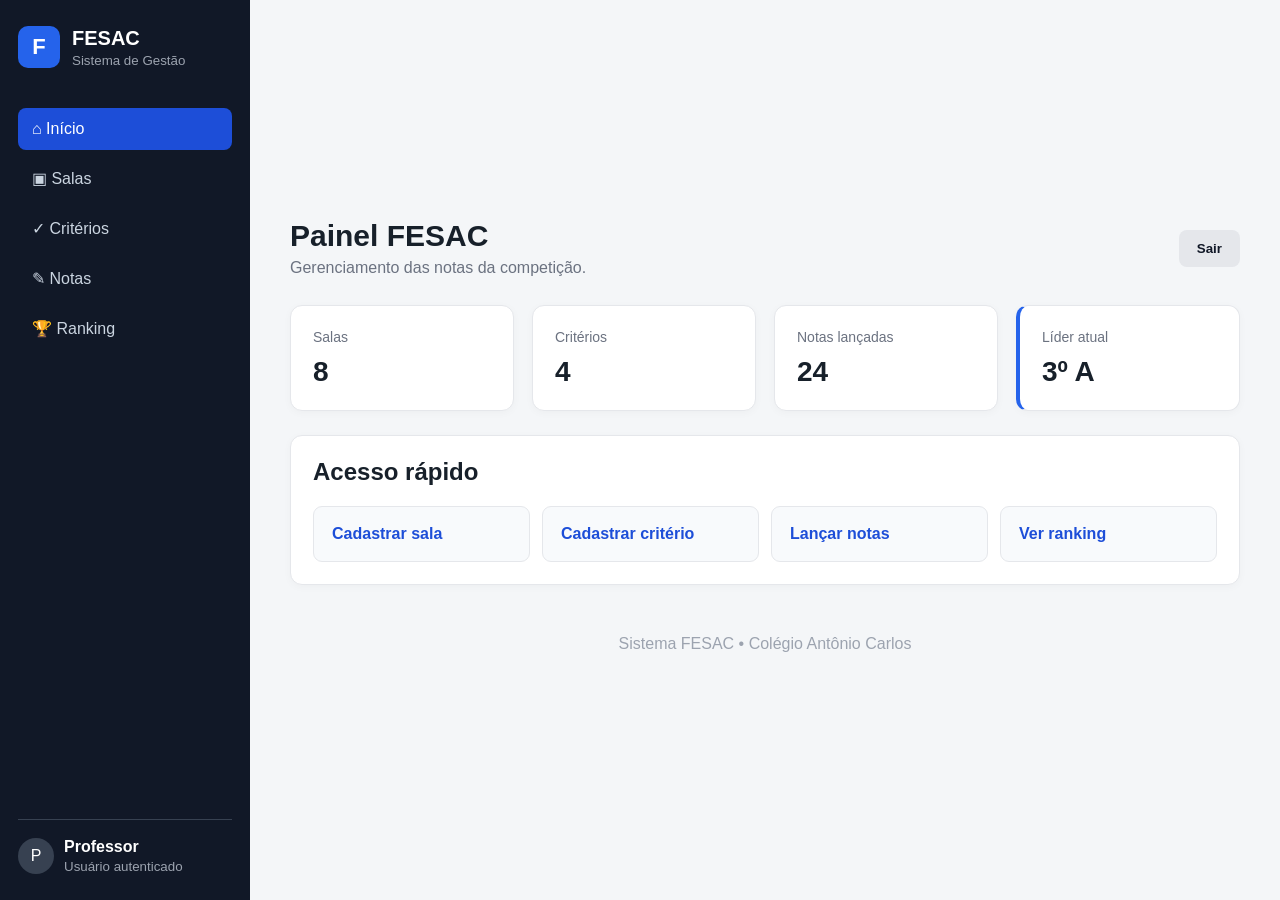
==== src/main/resources/static/index.html @ a416d672 "feat: telas base (semana 1)" ====
<!DOCTYPE html>
<html lang="pt-BR">

<head>
    <meta charset="UTF-8">
    <meta name="viewport" content="width=device-width, initial-scale=1.0">
    <title>Sistema FESAC</title>
    <link rel="stylesheet" href="css/style.css">
</head>

<body>
    <div class="app">
        <aside class="sidebar">
            <div class="brand"><span>F</span>
                <div><strong>FESAC</strong><small>Sistema de Gestão</small></div>
            </div>
            <nav><a class="active" href="index.html">⌂ Início</a><a href="salas.html">▣ Salas</a><a
                    href="criterios.html">✓ Critérios</a><a href="notas.html">✎ Notas</a><a href="ranking.html">🏆
                    Ranking</a></nav>
            <div class="user-box">
                <div class="avatar">P</div>
                <div><strong>Professor</strong><small>Usuário autenticado</small></div>
            </div>
        </aside>
        <main>
            <header>
                <div>
                    <h1>Painel FESAC</h1>
                    <p>Gerenciamento das notas da competição.</p>
                </div><button class="btn secondary">Sair</button>
            </header>
            <section class="cards">
                <div class="card"><span>Salas</span><strong>8</strong></div>
                <div class="card"><span>Critérios</span><strong>4</strong></div>
                <div class="card"><span>Notas lançadas</span><strong>24</strong></div>
                <div class="card highlight"><span>Líder atual</span><strong>3º A</strong></div>
            </section>
            <section class="panel">
                <h2>Acesso rápido</h2>
                <div class="quick"><a href="salas.html">Cadastrar sala</a><a href="criterios.html">Cadastrar
                        critério</a><a href="notas.html">Lançar notas</a><a href="ranking.html">Ver ranking</a></div>
            </section>
            <footer>Sistema FESAC • Colégio Antônio Carlos</footer>
        </main>
    </div>
</body>

</html>
---- src/main/resources/static/css/style.css ----
* {
    box-sizing: border-box
}

body {
    margin: 0;
    font-family: Inter, Arial, sans-serif;
    background: #f4f6f8;
    color: #17202a
}

.app {
    display: flex;
    min-height: 100vh
}

.sidebar {
    width: 250px;
    background: #111827;
    color: #fff;
    padding: 26px 18px;
    display: flex;
    flex-direction: column
}

.brand {
    display: flex;
    align-items: center;
    gap: 12px;
    margin-bottom: 40px
}

.brand span,
.logo {
    width: 42px;
    height: 42px;
    border-radius: 10px;
    background: #2563eb;
    display: grid;
    place-items: center;
    font-size: 22px;
    font-weight: 800
}

.brand strong {
    display: block;
    font-size: 20px
}

.brand small,
.user-box small {
    display: block;
    color: #9ca3af;
    margin-top: 3px
}

.sidebar nav {
    display: flex;
    flex-direction: column;
    gap: 7px
}

.sidebar a {
    color: #cbd5e1;
    text-decoration: none;
    padding: 12px 14px;
    border-radius: 8px
}

.sidebar a:hover,
.sidebar a.active {
    background: #1d4ed8;
    color: #fff
}

.user-box {
    margin-top: auto;
    border-top: 1px solid #374151;
    padding-top: 18px;
    display: flex;
    gap: 10px;
    align-items: center
}

.avatar {
    width: 36px;
    height: 36px;
    border-radius: 50%;
    background: #374151;
    display: grid;
    place-items: center
}

main {
    flex: 1;
    padding: 30px 40px;
    max-width: 1400px;
    margin: auto;
    width: 100%
}

header {
    display: flex;
    justify-content: space-between;
    align-items: center;
    margin-bottom: 28px
}

h1 {
    margin: 0 0 6px;
    font-size: 30px
}

header p {
    margin: 0;
    color: #6b7280
}

.cards {
    display: grid;
    grid-template-columns: repeat(4, 1fr);
    gap: 18px;
    margin-bottom: 24px
}

.card,
.panel,
.winner {
    background: #fff;
    border: 1px solid #e5e7eb;
    border-radius: 12px;
    padding: 22px;
    box-shadow: 0 2px 8px #00000008
}

.card span {
    color: #6b7280;
    font-size: 14px
}

.card strong {
    display: block;
    font-size: 28px;
    margin-top: 10px
}

.highlight {
    border-left: 4px solid #2563eb
}

.panel {
    margin-bottom: 22px
}

.panel h2 {
    margin-top: 0
}

.quick {
    display: grid;
    grid-template-columns: repeat(4, 1fr);
    gap: 12px
}

.quick a {
    padding: 18px;
    background: #f8fafc;
    border: 1px solid #e5e7eb;
    border-radius: 9px;
    text-decoration: none;
    color: #1d4ed8;
    font-weight: 600
}

.btn {
    border: 0;
    border-radius: 8px;
    padding: 11px 18px;
    font-weight: 700;
    cursor: pointer
}

.primary {
    background: #2563eb;
    color: white
}

.secondary {
    background: #e5e7eb;
    color: #111827
}

.full {
    width: 100%;
    margin-top: 10px
}

label {
    display: block;
    font-size: 14px;
    font-weight: 700;
    margin-bottom: 7px
}

input,
select {
    width: 100%;
    padding: 12px;
    border: 1px solid #d1d5db;
    border-radius: 8px;
    font-size: 15px;
    background: #fff
}

.form-grid {
    display: grid;
    grid-template-columns: 1fr 220px;
    gap: 18px;
    align-items: end
}

.form-grid .btn {
    height: 44px
}

table {
    width: 100%;
    border-collapse: collapse
}

th,
td {
    text-align: left;
    padding: 14px;
    border-bottom: 1px solid #e5e7eb
}

th {
    font-size: 13px;
    color: #6b7280;
    text-transform: uppercase
}

.link {
    border: 0;
    background: none;
    color: #2563eb;
    cursor: pointer
}

.danger {
    color: #dc2626
}

.small-input {
    max-width: 100px
}

.actions {
    display: flex;
    justify-content: flex-end;
    margin-top: 18px
}

.winner {
    background: #eff6ff;
    border-color: #bfdbfe;
    text-align: center;
    margin-bottom: 22px
}

.winner span {
    display: block;
    color: #1d4ed8;
    font-weight: 700
}

.winner strong {
    display: block;
    font-size: 34px;
    margin: 8px
}

.winner small {
    color: #475569
}

.first {
    background: #f8fafc
}

footer {
    text-align: center;
    color: #9ca3af;
    padding: 28px
}

.login-page {
    min-height: 100vh;
    display: grid;
    place-items: center;
    background: #111827
}

.login-card {
    background: #fff;
    width: min(420px, 92%);
    padding: 38px;
    border-radius: 16px;
    text-align: center
}

.login-card .logo {
    margin: 0 auto 18px
}

.login-card h1 {
    font-size: 26px
}

.login-card p {
    color: #6b7280;
    margin-bottom: 28px
}

.login-card form {
    text-align: left
}

.login-card small {
    display: block;
    color: #6b7280;
    margin-top: 20px
}

@media(max-width:800px) {
    .sidebar {
        display: none
    }

    .cards,
    .quick {
        grid-template-columns: 1fr 1fr
    }

    .form-grid {
        grid-template-columns: 1fr
    }

    .app main {
        padding: 20px
    }

    .cards {
        gap: 10px
    }
}

@media(max-width:520px) {

    .cards,
    .quick {
        grid-template-columns: 1fr
    }

    h1 {
        font-size: 24px
    }
}


.erro-login { color: #dc2626; font-size: 14px; margin: 12px 0 0; min-height: 18px; }
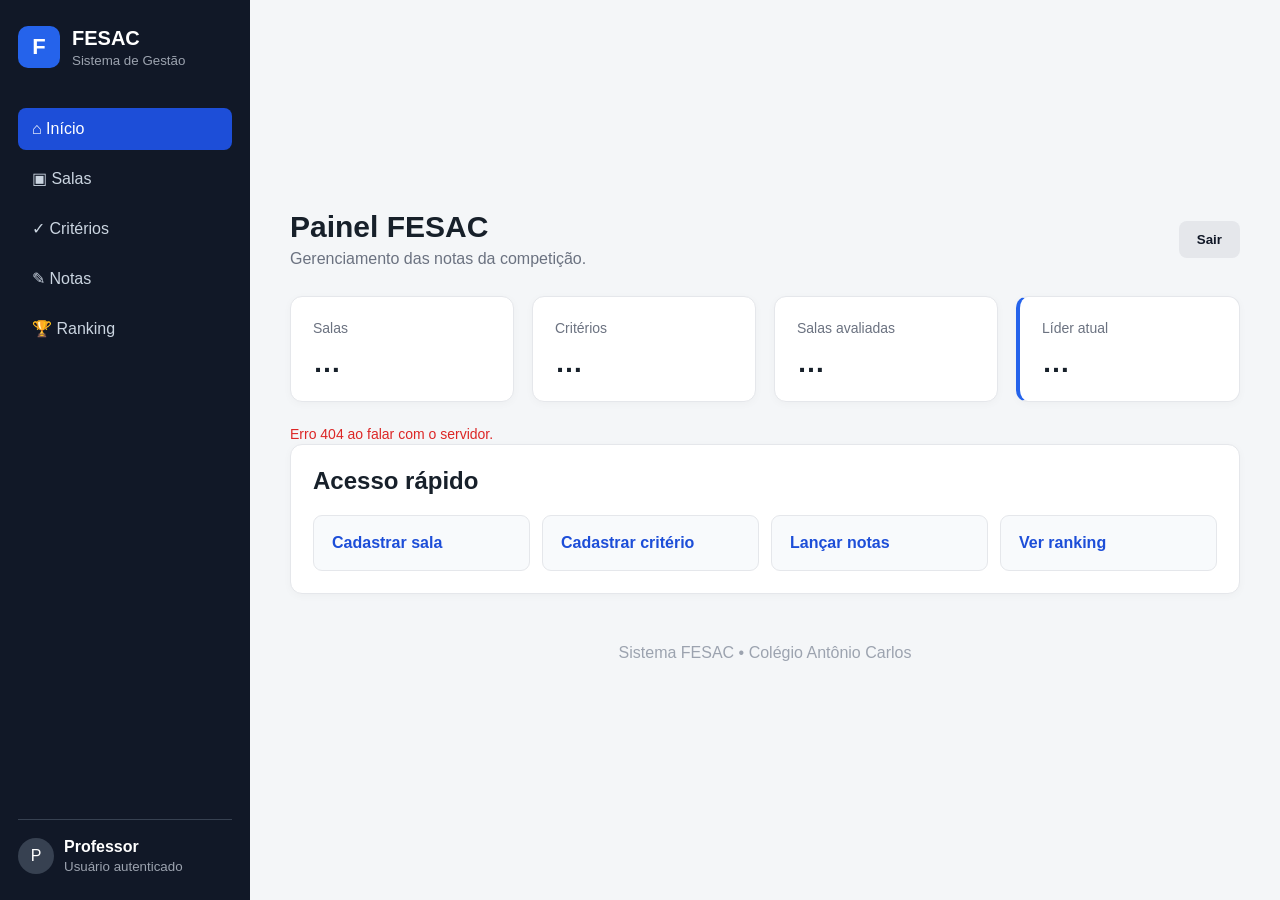
==== commit 44d6157e: "feat: painel inicial com dados reais e botão sair" ====
--- a/src/main/resources/static/index.html
+++ b/src/main/resources/static/index.html
@@ -6,6 +6,7 @@
     <meta name="viewport" content="width=device-width, initial-scale=1.0">
     <title>Sistema FESAC</title>
     <link rel="stylesheet" href="css/style.css">
+    <script src="js/guard.js"></script>
 </head>
 
 <body>
@@ -27,14 +28,15 @@
                 <div>
                     <h1>Painel FESAC</h1>
                     <p>Gerenciamento das notas da competição.</p>
-                </div><button class="btn secondary">Sair</button>
+                </div><button class="btn secondary" id="sair" type="button">Sair</button>
             </header>
             <section class="cards">
-                <div class="card"><span>Salas</span><strong>8</strong></div>
-                <div class="card"><span>Critérios</span><strong>4</strong></div>
-                <div class="card"><span>Notas lançadas</span><strong>24</strong></div>
-                <div class="card highlight"><span>Líder atual</span><strong>3º A</strong></div>
+                <div class="card"><span>Salas</span><strong id="total-salas">…</strong></div>
+                <div class="card"><span>Critérios</span><strong id="total-criterios">…</strong></div>
+                <div class="card"><span>Salas avaliadas</span><strong id="salas-avaliadas">…</strong></div>
+                <div class="card highlight"><span>Líder atual</span><strong id="lider">…</strong></div>
             </section>
+            <p id="mensagem" class="erro-login" role="alert"></p>
             <section class="panel">
                 <h2>Acesso rápido</h2>
                 <div class="quick"><a href="salas.html">Cadastrar sala</a><a href="criterios.html">Cadastrar
@@ -43,6 +45,8 @@
             <footer>Sistema FESAC • Colégio Antônio Carlos</footer>
         </main>
     </div>
+<script src="js/comum.js"></script>
+<script src="js/inicio.js"></script>
 </body>
 
 </html>
--- a/src/main/resources/static/css/style.css
+++ b/src/main/resources/static/css/style.css
@@ -370,3 +370,4 @@
 
 
 .erro-login { color: #dc2626; font-size: 14px; margin: 12px 0 0; min-height: 18px; }
+.sucesso-login { color: #16a34a; font-size: 14px; margin: 12px 0 0; min-height: 18px; }
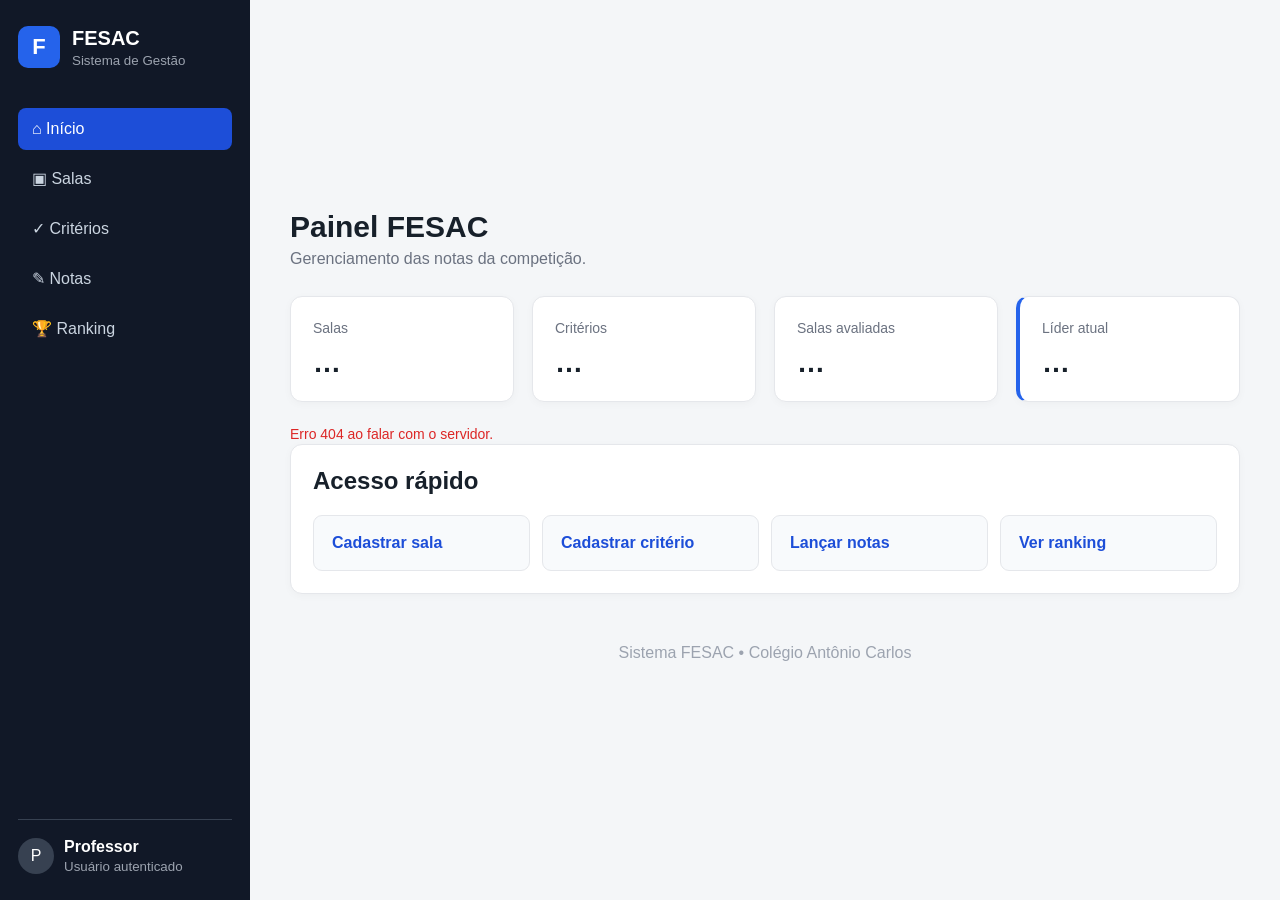
==== commit e4965995: "feat: nome do usuário e botão sair em todas as telas" ====
--- a/src/main/resources/static/index.html
+++ b/src/main/resources/static/index.html
@@ -28,7 +28,7 @@
                 <div>
                     <h1>Painel FESAC</h1>
                     <p>Gerenciamento das notas da competição.</p>
-                </div><button class="btn secondary" id="sair" type="button">Sair</button>
+                </div>
             </header>
             <section class="cards">
                 <div class="card"><span>Salas</span><strong id="total-salas">…</strong></div>
--- a/src/main/resources/static/css/style.css
+++ b/src/main/resources/static/css/style.css
@@ -334,8 +334,46 @@
 }
 
 @media(max-width:800px) {
+    .app {
+        flex-direction: column
+    }
+
     .sidebar {
+        width: 100%;
+        padding: 14px 16px
+    }
+
+    .brand {
+        margin-bottom: 12px
+    }
+
+    .sidebar nav {
+        flex-direction: row;
+        overflow-x: auto;
+        gap: 4px
+    }
+
+    .sidebar a {
+        white-space: nowrap;
+        padding: 10px 12px
+    }
+
+    .user-box {
         display: none
+    }
+
+    header {
+        flex-wrap: wrap;
+        gap: 12px
+    }
+
+    .panel {
+        overflow-x: auto
+    }
+
+    th,
+    td {
+        padding: 10px
     }
 
     .cards,
